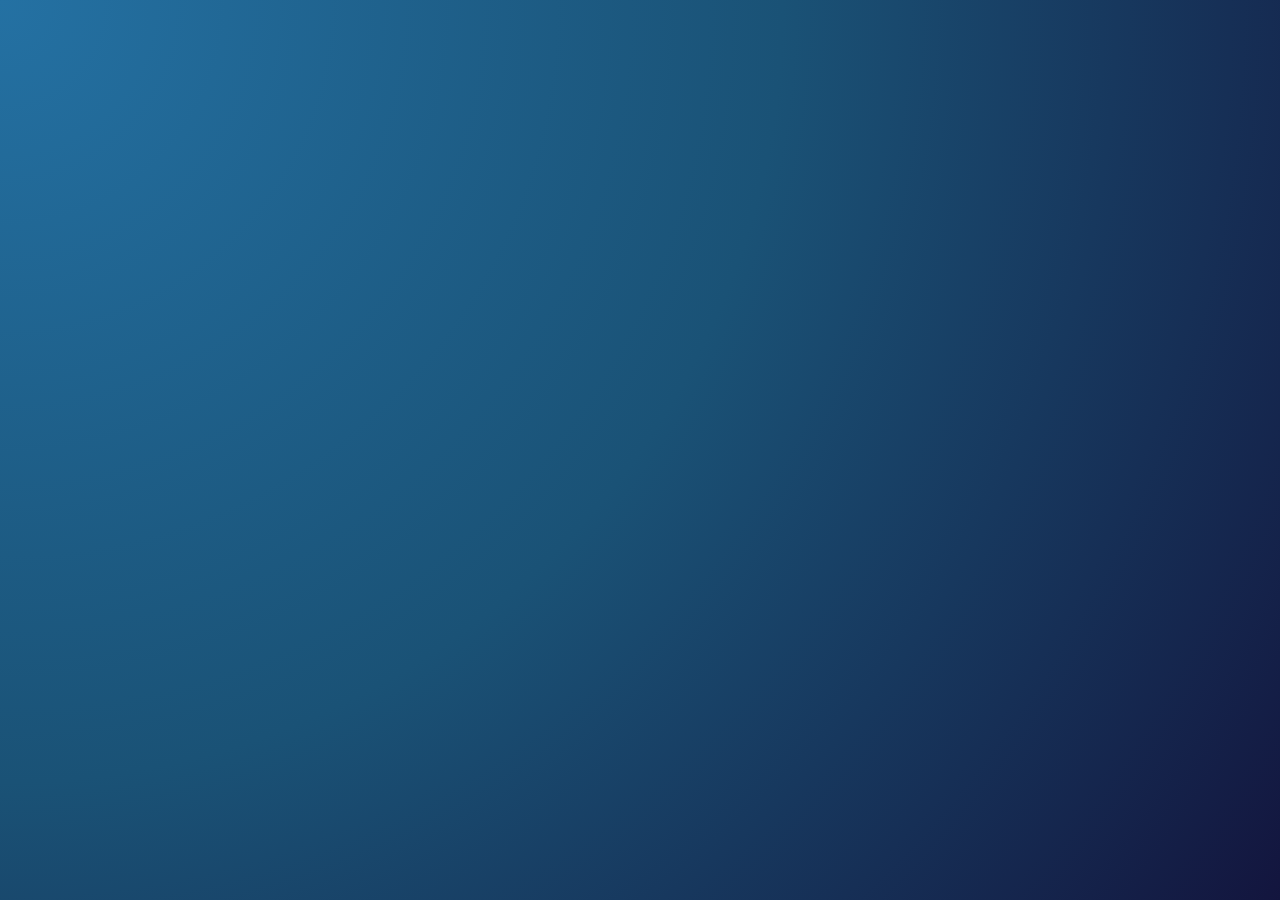
==== index.html @ ec90cfa5 "Fixed view on mobile Adjusted view on mobile, created mobileHero folder to contain that" ====
<!DOCTYPE html>
<html lang="en">
<head>
    <meta charset="UTF-8" />
    <meta name="viewport" content="width=device-width, initial-scale=1.0"/>
    <title>Brighter View Counselling</title>
    <link rel="stylesheet" href="master.css" />
    <link rel="preconnect" href="https://fonts.googleapis.com">
    <link rel="preconnect" href="https://fonts.gstatic.com" crossorigin>
    <link href="https://fonts.googleapis.com/css2?family=Caveat:wght@400..700&display=swap" rel="stylesheet">
    <link href="https://fonts.googleapis.com/css2?family=Nunito:wght@400;500;600&display=swap" rel="stylesheet">

</head>
<body>
<div class="fs-split">

    <div class="split-image"></div>

    <div class="split-content">
        <div id="navbar"></div>
        <div id="mobile-view"></div>
        <main>
            <div id="counselling-logo"></div>
            <div id="about"></div>
            <div id="recommends"></div>
            <div id="personal"></div>
            <div id="qualifications"></div>
            <div id="sessionDetails"></div>
        </main>
    </div>

</div>

<script src="static/js/marked.min.js"></script>
<script src="utils.js"></script>
<script src="main.js"></script>
</body>
</html>
---- master.css ----
:root {
    --font-main: 'Nunito', sans-serif;
    --font-ui: 'Nunito', sans-serif;
    --color-bg: #1A5276;
    --bg-gradient: radial-gradient(circle at 0% 0%, #2471a3 0%, #1a5276 50%, #13153e 100%);
    --color-text: #222222;
    --color-accent: #2a6496;
    --color-muted: #666666;
    --max-width: 860px;
}



*, *::before, *::after {
    box-sizing: border-box;
    margin: 0;
    padding: 0;
}

body {
    font-family: var(--font-main);
    background: var(--bg-gradient);
    background-attachment: fixed; /* Keeps the "swirl" stationary as you scroll */
    color: var(--color-text);
    line-height: 1.7;
}

main {
    max-width: var(--max-width);
    margin: 0 auto;
    padding: 2rem 1.5rem;
    padding-top: 100px; /* clears the fixed navbar */
}


section {
    scroll-margin-top: 80px;
    margin: 2.5rem 0;
}

.fs-split {
    width: 100vw;
    height: 100vh;
    display: flex;
}

.split-image {
    width: 50%;
    height: 100vh;
    background-image: url('static/images/my_profile_pic.png');
    background-size: cover;
    background-position: top center;
    position: sticky;
    top: 0;
    flex-shrink: 0;
}

.split-content {
    width: 50%;
    min-height: 100vh;
    overflow-y: auto;
    position: relative; /* so fixed navbar positions relative to this */
}
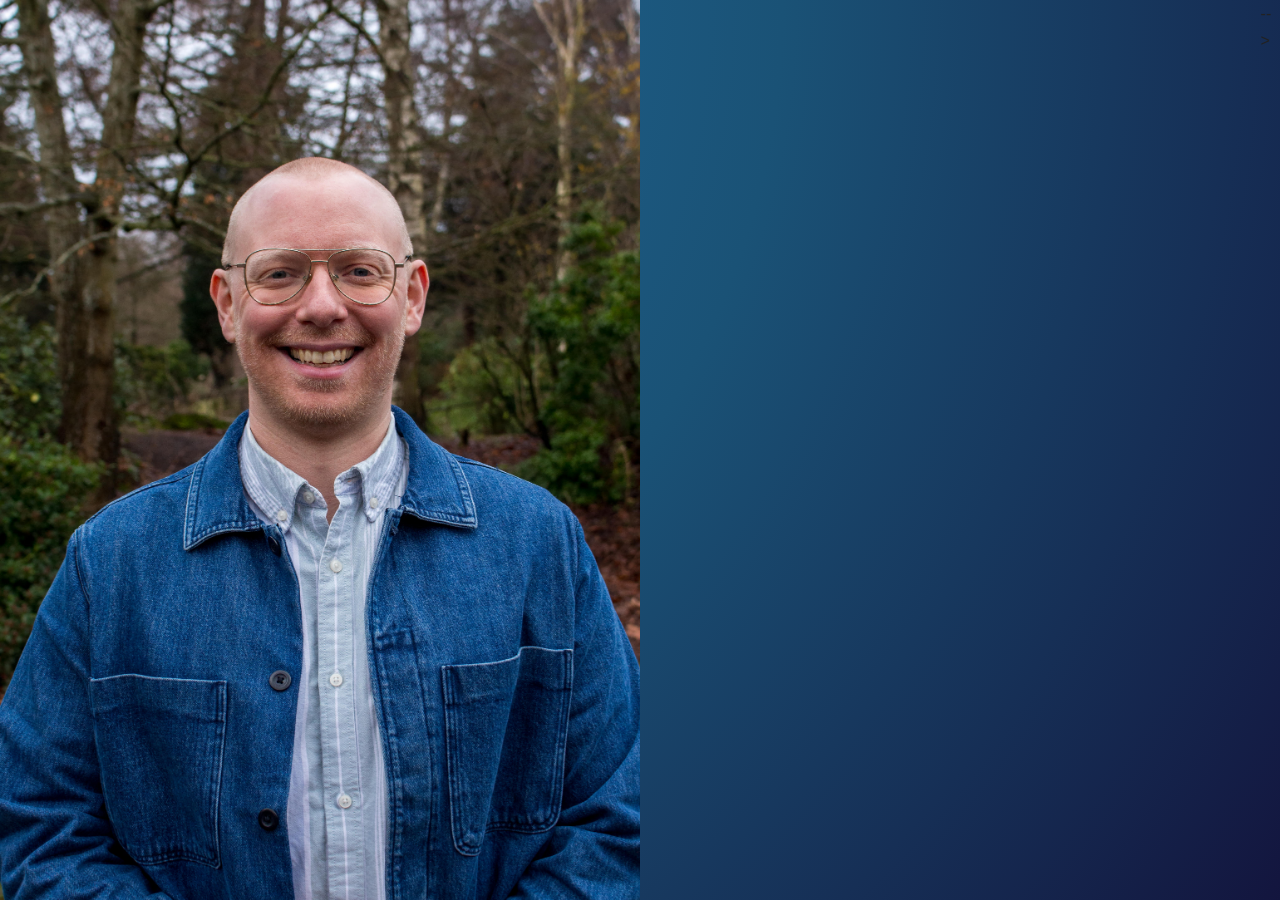
==== commit 9e2502f4: "Update index.html Commented out recommends section" ====
--- a/index.html
+++ b/index.html
@@ -22,10 +22,11 @@
         <main>
             <div id="counselling-logo"></div>
             <div id="about"></div>
-            <div id="recommends"></div>
             <div id="personal"></div>
+            <! --<div id="recommends"></div> -->
             <div id="qualifications"></div>
             <div id="sessionDetails"></div>
+            <div id="emergency"></div>
         </main>
     </div>
 
@@ -35,4 +36,4 @@
 <script src="utils.js"></script>
 <script src="main.js"></script>
 </body>
-</html>+</html>
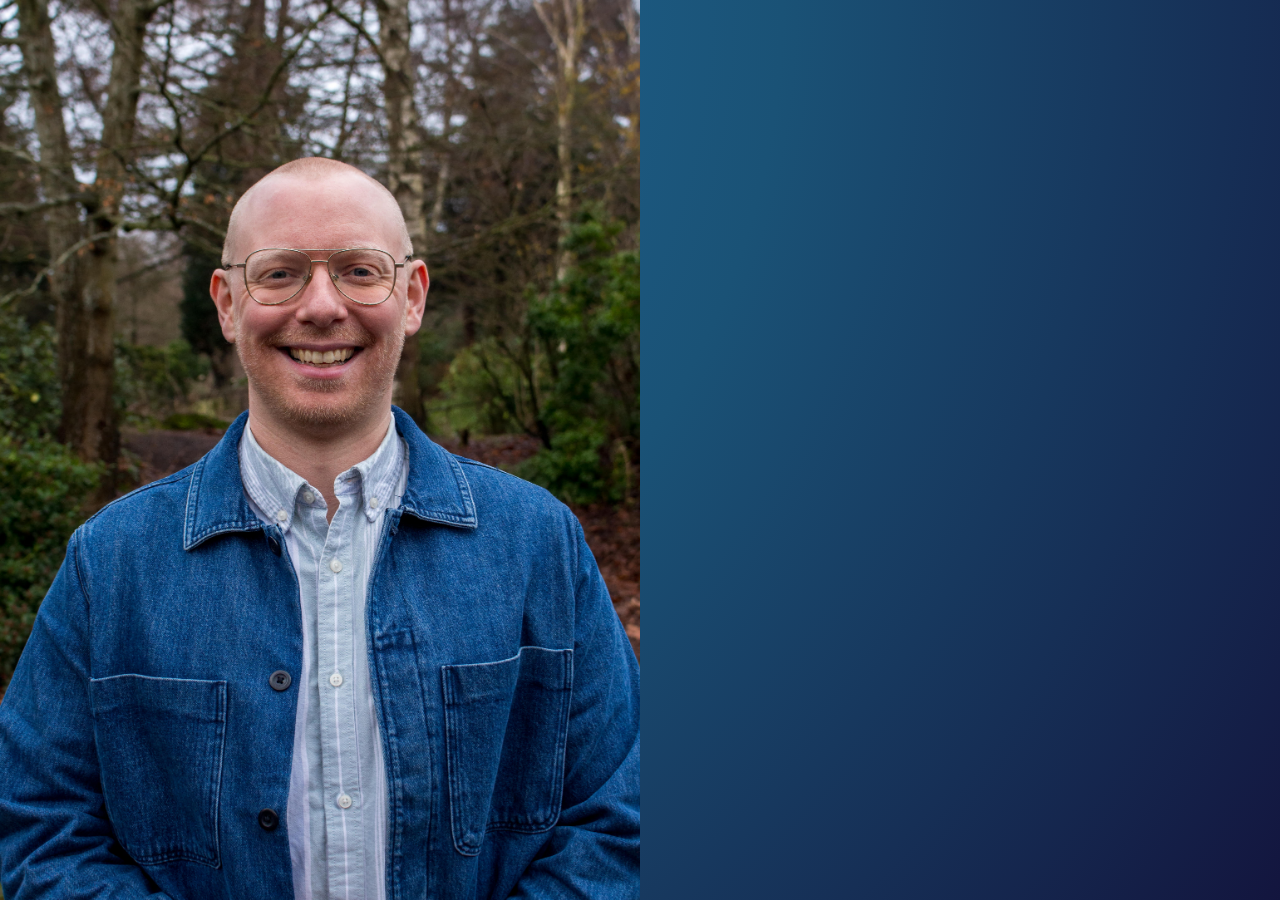
==== commit 057b4132: "Update index.html" ====
--- a/index.html
+++ b/index.html
@@ -23,7 +23,6 @@
             <div id="counselling-logo"></div>
             <div id="about"></div>
             <div id="personal"></div>
-            <! --<div id="recommends"></div> -->
             <div id="qualifications"></div>
             <div id="sessionDetails"></div>
             <div id="emergency"></div>
